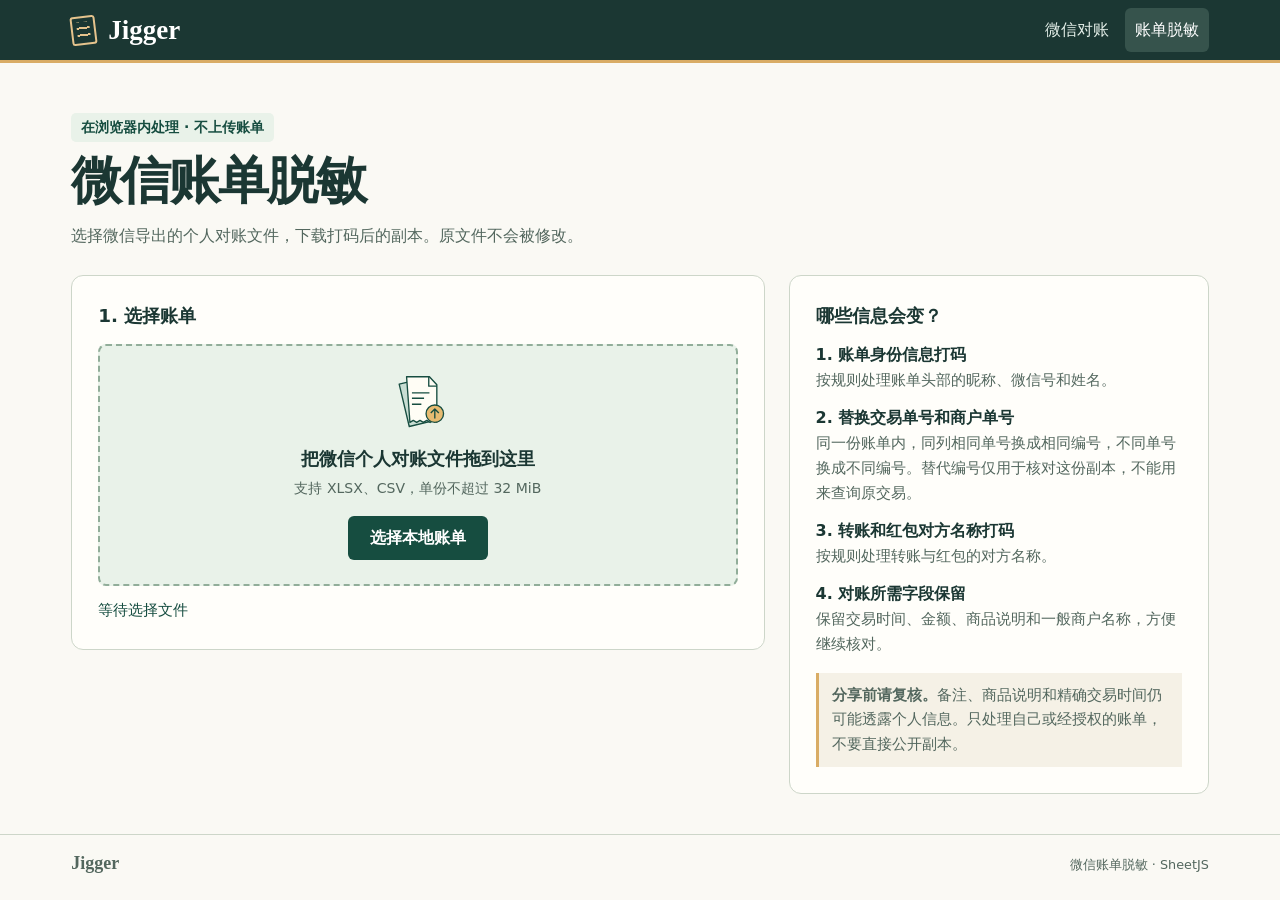
==== anonymize.html @ f6f1da4e "Deploy Jigger static pages" ====
<!doctype html>
<html lang="zh-CN">
<head>
  <meta charset="utf-8">
  <meta http-equiv="Content-Security-Policy" content="default-src 'none'; script-src 'self'; style-src 'self'; img-src 'self' data:; connect-src 'none'; object-src 'none'; base-uri 'none'; form-action 'none'">
  <meta name="viewport" content="width=device-width, initial-scale=1">
  <title>微信账单脱敏 · Jigger</title>
  <link rel="stylesheet" href="styles.css?v=2">
  <script defer src="./mask-app.bundle.js"></script>
</head>
<body class="mask-page">
  <a class="skip" href="#import">跳到文件选择</a>
  <header>
    <div class="bar">
      <div class="brand"><span class="mark" aria-hidden="true"></span>Jigger</div>
      <nav class="mask-nav" aria-label="Jigger 工具">
        <a href="index.html">微信对账</a>
        <a href="anonymize.html" aria-current="page">账单脱敏</a>
      </nav>
    </div>
  </header>

  <main>
    <section class="intro">
      <p class="mask-badge">在浏览器内处理 · 不上传账单</p>
      <h1>微信账单脱敏</h1>
      <p>选择微信导出的个人对账文件，下载打码后的副本。原文件不会被修改。</p>
    </section>

    <div class="mask-grid">
      <div class="mask-flow">
        <section class="mask-panel" id="import" tabindex="-1" aria-labelledby="drop-heading">
          <div class="section-heading">
            <h2 id="drop-heading">1.&nbsp;选择账单</h2>
          </div>
          <div id="mask-drop-zone">
            <svg class="file-art" viewBox="0 0 116 94" fill="none" aria-hidden="true">
              <g stroke="currentColor" stroke-width="2" stroke-linejoin="round">
                <path fill="#c8ded3" d="m30 21 38-9 15 63-38 9z"/>
                <path fill="#fffdf5" d="M41 10h34l11 12v56l-5-3-5 3-5-3-5 3-5-3-5 3-5-3-5 3z"/>
                <path d="M74 10v14h12M49 34h26M49 42h18M49 51h14"/>
                <circle cx="83" cy="65" r="13" fill="#e7bb71"/>
                <path d="M83 72V58m-6 6 6-6 6 6"/>
              </g>
            </svg>
            <h3>把微信个人对账文件拖到这里</h3>
            <p id="formats">支持 XLSX、CSV，单份不超过 32 MiB</p>
            <label class="picker">
              <input id="mask-file-input" type="file" accept=".xlsx,.csv" aria-describedby="formats">
              <span>选择本地账单</span>
            </label>
          </div>
          <p id="mask-status" role="status" aria-live="polite">等待选择文件</p>
          <noscript>请启用 JavaScript，以便在浏览器内处理账单。</noscript>
        </section>

        <section class="mask-panel" id="mask-result-card" hidden aria-labelledby="result-heading">
          <div class="mask-result-heading">
            <div>
              <div class="section-heading"><h2 id="result-heading">2.&nbsp;脱敏副本已生成</h2></div>
              <p>分享之前，请先打开副本检查是否仍有个人信息。</p>
            </div>
            <button id="mask-download-btn" type="button">下载脱敏账单</button>
          </div>
          <dl class="mask-stats">
            <div><dt>处理笔数</dt><dd id="stat-total">0</dd></div>
            <div><dt>已打码交易单号</dt><dd id="stat-tx">0</dd></div>
            <div><dt>已处理的表头前信息项</dt><dd id="stat-account">0</dd></div>
            <div><dt>处理耗时</dt><dd id="stat-time">0ms</dd></div>
          </dl>
          <h3 id="mask-preview-heading">预览前 5 笔</h3>
          <div class="table-scroll" tabindex="0" role="region" aria-labelledby="mask-preview-heading">
            <table>
              <thead><tr><th scope="col">交易时间</th><th scope="col">交易对方</th><th scope="col">商品说明</th><th scope="col">金额</th><th scope="col">处理后交易单号</th></tr></thead>
              <tbody id="mask-preview-body"></tbody>
            </table>
          </div>
        </section>
      </div>

      <aside class="mask-panel mask-rules" aria-labelledby="rules-heading">
        <h2 id="rules-heading">哪些信息会变？</h2>
        <dl>
          <div><dt>1.&nbsp;账单身份信息打码</dt><dd>按规则处理账单头部的昵称、微信号和姓名。</dd></div>
          <div><dt>2.&nbsp;替换交易单号和商户单号</dt><dd>同一份账单内，同列相同单号换成相同编号，不同单号换成不同编号。替代编号仅用于核对这份副本，不能用来查询原交易。</dd></div>
          <div><dt>3.&nbsp;转账和红包对方名称打码</dt><dd>按规则处理转账与红包的对方名称。</dd></div>
          <div><dt>4.&nbsp;对账所需字段保留</dt><dd>保留交易时间、金额、商品说明和一般商户名称，方便继续核对。</dd></div>
        </dl>
        <p class="note"><strong>分享前请复核。</strong>备注、商品说明和精确交易时间仍可能透露个人信息。只处理自己或经授权的账单，不要直接公开副本。</p>
      </aside>
    </div>
  </main>

  <footer><div><strong>Jigger</strong><span>微信账单脱敏 · SheetJS</span></div></footer>
</body>
</html>
---- styles.css ----
:root{--ink:#1b3733;--muted:#53675e;--paper:#faf9f4;--panel:#fffefa;--pine:#164d40;--line:#cdd6c9;--mint:#e9f2e9;--gold:#d9ac65;--radius:12px;color-scheme:light;font:16px/1.65 system-ui,"Microsoft YaHei",sans-serif;color:var(--ink);background:var(--paper)}
*{box-sizing:border-box}body{margin:0}h1,h2,h3,p,ul,ol{margin:0}a{color:var(--pine);text-underline-offset:3px}button,input{font:inherit}button,summary,.picker{cursor:pointer}button:focus-visible,a:focus-visible,summary:focus-visible,.picker:focus-within,input:focus-visible,.table-scroll:focus-visible{outline:3px solid #a35b0e;outline-offset:3px}.skip{position:absolute;left:12px;top:-100px;background:white;padding:10px;z-index:2}.skip:focus{top:10px}
header{background:var(--ink);color:white;border-bottom:3px solid var(--gold)}.bar,main,footer>div{max-width:1240px;margin:auto;padding-inline:clamp(16px,4vw,56px)}.bar{display:flex;align-items:center;justify-content:space-between;height:60px}.brand{font:700 27px/1 Georgia,serif;display:flex;align-items:center;gap:12px}.mark{display:block;width:25px;height:29px;border:2px solid #e5c38d;border-radius:3px;transform:rotate(-7deg);background:repeating-linear-gradient(to bottom,transparent 0 5px,#e5c38d 5px 7px) center/13px 18px no-repeat}.private{font-size:.85rem;display:flex;align-items:center;gap:8px}.private span{width:8px;height:8px;border-radius:100%;background:#a5cdac}
.intro{padding-block:clamp(24px,4vw,50px) 26px}.intro h1{font:700 clamp(32px,4vw,52px)/1.22 "Songti SC",SimSun,serif;letter-spacing:-.04em}.intro p{margin-top:10px;color:var(--muted)}.workspace{display:grid;grid-template-columns:minmax(0,1.28fr) minmax(0,1fr);gap:24px;align-items:start}details,#import,aside,.account,.totals,.evidence-group,.empty{background:var(--panel);border:1px solid var(--line);border-radius:var(--radius)}summary,.section-heading{display:flex;align-items:center;gap:12px;padding:17px 24px;font-size:1.15rem}summary{list-style:none}summary::-webkit-details-marker{display:none}summary:hover{background:#f0f3eb;border-radius:var(--radius)}.number{font:600 .83rem/1.4 Consolas,monospace;color:var(--pine);background:var(--mint);border-radius:4px;padding:4px 7px}.toggle{width:10px;height:10px;border:solid var(--muted);border-width:0 2px 2px 0;margin-left:auto;transform:rotate(45deg);transition:transform .16s}details[open] .toggle{transform:rotate(225deg)}.guide-body{border-top:1px solid var(--line);padding:18px 24px 24px}.guide-body h2,aside h2,.section-heading h2{font-size:1.15rem;line-height:1.55}.guide-body h2{margin:15px 0 6px}.guide-body>p,.steps p,aside p,.file-help,.privacy-note{color:var(--muted);font-size:.9375rem}.guide-body button{border:0;color:var(--pine);font-weight:650;background:var(--mint);border-radius:5px;min-height:44px;padding:8px 13px}.guide-body button:hover{background:#dce8da}.guide-body button span{margin-left:7px}.observations{padding:0;list-style:none;margin:14px 0}.observations li{position:relative;padding:3px 0 3px 19px}.observations li::before{content:'';position:absolute;left:1px;top:14px;width:6px;height:6px;background:#ae803d;border-radius:1px}.note{border-left:3px solid var(--gold);background:#f5f1e6;padding:10px 13px}.guide-body .note+h2{border-top:1px solid var(--line);margin-top:24px;padding-top:18px}.steps{padding-left:24px;margin:16px 0}.steps li{padding-left:4px;margin-block:10px}.steps li::marker{font:700 .9rem Consolas,monospace;color:var(--pine)}
.import-column{display:grid;gap:16px}.section-heading{padding-bottom:14px}#import{scroll-margin:16px;padding-bottom:16px}#drop-zone{margin:0 20px;padding:24px 12px 22px;border:1.5px dashed #91ad99;border-radius:8px;text-align:center;background-color:#eff5ed;background-image:radial-gradient(#cbd9ca 1px,transparent 1px);background-size:13px 13px;transition:background-color .16s,border-color .16s}#drop-zone:is(:focus-within,.dragging,.drag-over,[data-dragging="true"]){border-color:var(--pine);background-color:#daeadd}.file-art{width:108px;display:block;margin:0 auto 10px;color:var(--pine)}#drop-zone h3{font-size:1.35rem}#formats{font-size:.875rem;margin:4px 0 16px;color:var(--muted)}.picker,.actions button{position:relative;display:inline-flex;align-items:center;justify-content:center;min-height:44px;border:0;border-radius:6px;padding:8px 22px;background:var(--pine);color:white;font-weight:650;transition:background-color .16s}.picker:hover,.actions button:hover{background:#0b392e}.picker input{position:absolute;inset:0;width:100%;height:100%;opacity:0;cursor:pointer}.file-help,#status{margin:12px 20px 0}#status{border-top:1px solid var(--line);padding-top:10px;color:var(--pine);font-size:.88rem;overflow-wrap:anywhere}#status::before{content:'';display:inline-block;border:2px solid currentColor;width:5px;height:5px;border-radius:100%;margin-inline-end:8px}noscript{display:block;padding:0 20px}aside{padding:18px 22px;border-top:3px solid var(--gold)}aside .category{margin:10px 0 6px;font-weight:700;color:var(--pine)}.terms,.actions{display:flex;flex-wrap:wrap;gap:8px}.terms{list-style:none;padding:0;margin:0 0 10px}.terms li{background:#f2efe5;padding:3px 8px;border-radius:3px;font-size:.9rem}.privacy-note{border-left:2px solid #759484;padding:0 12px;margin-inline:4px}.privacy-note strong{color:var(--ink)}
#results:not(:empty){display:grid;gap:16px;margin-top:24px}.account,.totals,.evidence-group,.empty{min-width:0;padding:clamp(16px,2vw,24px);overflow-wrap:anywhere}.account{border-left:5px solid var(--pine)}.totals{background:var(--mint);font-variant-numeric:tabular-nums}.table-scroll{max-width:100%;overflow:auto;margin-top:12px}table{border-collapse:collapse;font-size:.9rem;font-variant-numeric:tabular-nums}td,th{padding:10px 12px;text-align:start;vertical-align:top;border-bottom:1px solid var(--line);min-width:7em;max-width:23em;overflow-wrap:anywhere}th{white-space:nowrap;background:var(--mint)}tbody tr:hover{background:#f3f5ee}.empty{color:var(--muted)}footer{margin-top:40px;border-top:1px solid var(--line);color:var(--muted)}footer>div{display:flex;align-items:baseline;justify-content:space-between;gap:20px;padding-block:18px;font-size:.8rem}footer strong{font:700 18px Georgia,serif}
@media(max-width:780px){.workspace{grid-template-columns:1fr;gap:14px}.bar{height:52px}.intro{padding-block:22px 18px}.intro p{font-size:.94rem}.guide-body{padding:14px 16px 18px}.section-heading,summary{padding:14px 16px}#drop-zone{margin-inline:14px}.file-help,#status{margin-inline:14px}aside{padding:16px}footer>div{display:block}footer span{display:block;margin-top:8px}}
@media(prefers-reduced-motion:reduce){*{transition:none!important}}

.mask-page .bar{gap:12px}
.mask-nav{display:flex;align-items:center;gap:6px}
.mask-nav a{display:flex;align-items:center;min-height:44px;padding:4px 10px;border-radius:6px;color:#e3eee8;text-decoration:none;white-space:nowrap}
.mask-nav a:is(:hover,[aria-current=page]){background:#36534c;color:white}
.mask-page .mask-badge{display:inline-block;margin:0 0 8px;padding:3px 10px;border-radius:5px;background:var(--mint);color:var(--pine);font-size:.875rem;font-weight:650}
.mask-grid{display:grid;grid-template-columns:minmax(0,1.65fr) minmax(0,1fr);gap:24px;align-items:start}
.mask-flow{display:grid;gap:16px;min-width:0}
.mask-panel{min-width:0;padding:clamp(16px,2.2vw,26px);border:1px solid var(--line);border-radius:var(--radius);background:var(--panel)}
.mask-page #import{padding-bottom:clamp(16px,2.2vw,26px)}
.mask-page .section-heading{padding:0 0 14px}
#mask-drop-zone{padding:24px 12px;border:2px dashed #91ad99;border-radius:8px;text-align:center;background:var(--mint);transition:background-color .16s,border-color .16s}
#mask-drop-zone:is(:focus-within,.drag-over){border-color:var(--pine);background:#daeadd}
#mask-drop-zone .file-art{width:78px}
#mask-drop-zone h3{font-size:1.125rem}
#mask-status{margin-top:12px;color:var(--pine);font-size:.9375rem;overflow-wrap:anywhere}
.mask-rules h2{font-size:1.125rem}
.mask-rules dl{display:grid;gap:12px;margin:12px 0 16px}
.mask-rules dt{font-weight:650}
.mask-rules dd,.mask-stats dd{margin:0}
.mask-rules dd,.mask-result-heading p{color:var(--muted);font-size:.9375rem}
.mask-result-heading{display:flex;flex-wrap:wrap;gap:12px;align-items:flex-start;justify-content:space-between}
.mask-result-heading .section-heading{padding-bottom:4px}
#mask-download-btn{min-height:44px;padding:8px 16px;border:0;border-radius:6px;background:var(--pine);color:white;font-weight:650}
#mask-download-btn:hover{background:#0b392e}
.mask-stats{display:grid;grid-template-columns:repeat(2,minmax(0,1fr));gap:8px;margin:16px 0}
.mask-stats div{padding:8px 12px;border-radius:6px;background:var(--mint)}
.mask-stats dt{color:var(--muted);font-size:.875rem}
.mask-stats dd{font-weight:700;font-variant-numeric:tabular-nums}
#mask-preview-heading{font-size:1rem}
@media(max-width:760px){.mask-grid{grid-template-columns:minmax(0,1fr);gap:14px}}
@media(max-width:360px){.mask-page .brand{font-size:21px;gap:8px}.mask-nav a{padding-inline:6px;font-size:.875rem}}
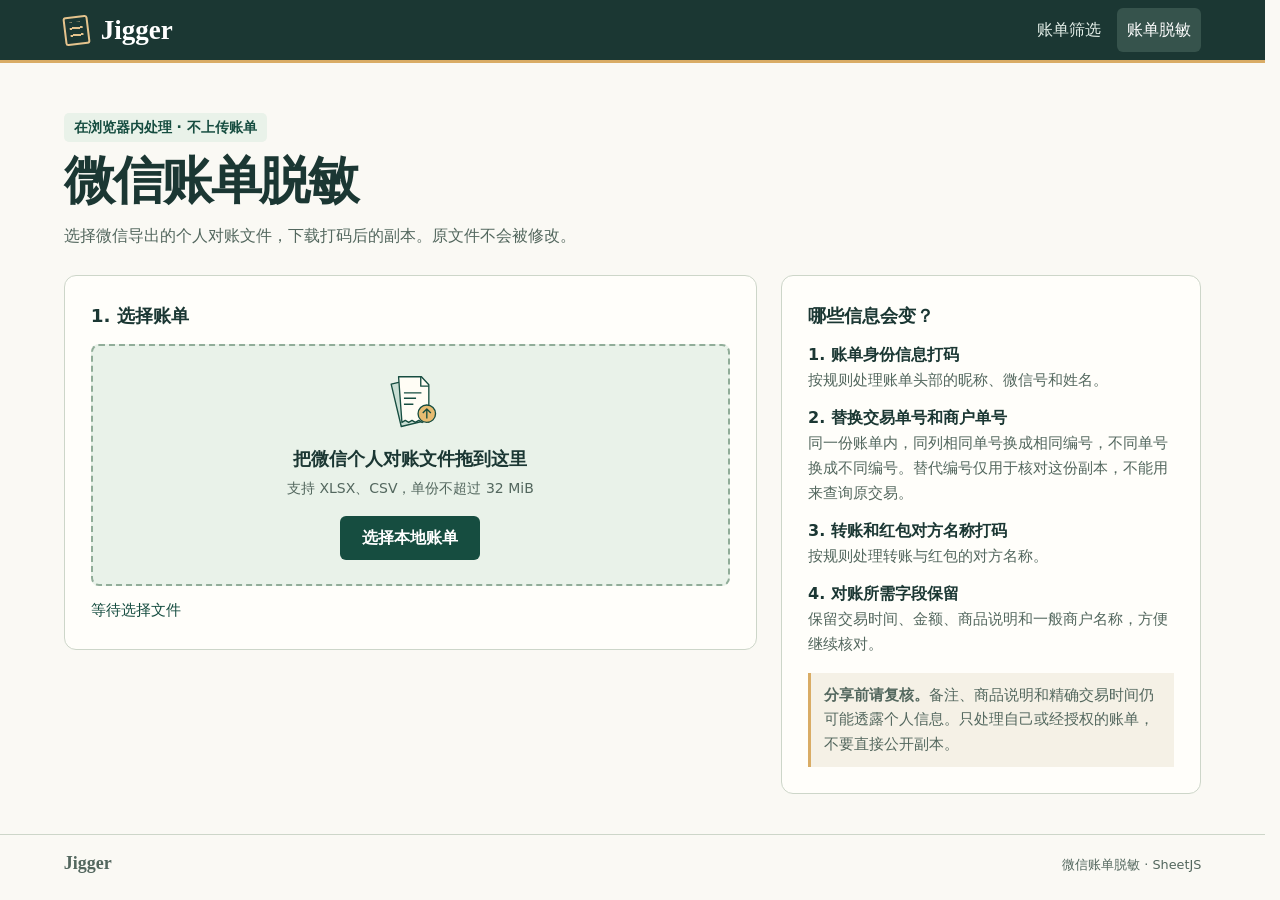
==== commit 65265a38: "Align Jigger page navigation" ====
--- a/anonymize.html
+++ b/anonymize.html
@@ -5,7 +5,7 @@
   <meta http-equiv="Content-Security-Policy" content="default-src 'none'; script-src 'self'; style-src 'self'; img-src 'self' data:; connect-src 'none'; object-src 'none'; base-uri 'none'; form-action 'none'">
   <meta name="viewport" content="width=device-width, initial-scale=1">
   <title>微信账单脱敏 · Jigger</title>
-  <link rel="stylesheet" href="styles.css?v=2">
+  <link rel="stylesheet" href="styles.css?v=3">
   <script defer src="./mask-app.bundle.js"></script>
 </head>
 <body class="mask-page">
@@ -14,7 +14,7 @@
     <div class="bar">
       <div class="brand"><span class="mark" aria-hidden="true"></span>Jigger</div>
       <nav class="mask-nav" aria-label="Jigger 工具">
-        <a href="index.html">微信对账</a>
+        <a href="index.html">账单筛选</a>
         <a href="anonymize.html" aria-current="page">账单脱敏</a>
       </nav>
     </div>
--- a/styles.css
+++ b/styles.css
@@ -7,7 +7,8 @@
 @media(max-width:780px){.workspace{grid-template-columns:1fr;gap:14px}.bar{height:52px}.intro{padding-block:22px 18px}.intro p{font-size:.94rem}.guide-body{padding:14px 16px 18px}.section-heading,summary{padding:14px 16px}#drop-zone{margin-inline:14px}.file-help,#status{margin-inline:14px}aside{padding:16px}footer>div{display:block}footer span{display:block;margin-top:8px}}
 @media(prefers-reduced-motion:reduce){*{transition:none!important}}
 
-.mask-page .bar{gap:12px}
+html{scrollbar-gutter:stable}
+.bar{gap:12px}
 .mask-nav{display:flex;align-items:center;gap:6px}
 .mask-nav a{display:flex;align-items:center;min-height:44px;padding:4px 10px;border-radius:6px;color:#e3eee8;text-decoration:none;white-space:nowrap}
 .mask-nav a:is(:hover,[aria-current=page]){background:#36534c;color:white}
@@ -37,4 +38,4 @@
 .mask-stats dd{font-weight:700;font-variant-numeric:tabular-nums}
 #mask-preview-heading{font-size:1rem}
 @media(max-width:760px){.mask-grid{grid-template-columns:minmax(0,1fr);gap:14px}}
-@media(max-width:360px){.mask-page .brand{font-size:21px;gap:8px}.mask-nav a{padding-inline:6px;font-size:.875rem}}
+@media(max-width:360px){.bar .brand{font-size:21px;gap:8px}.mask-nav a{padding-inline:6px;font-size:.875rem}}
